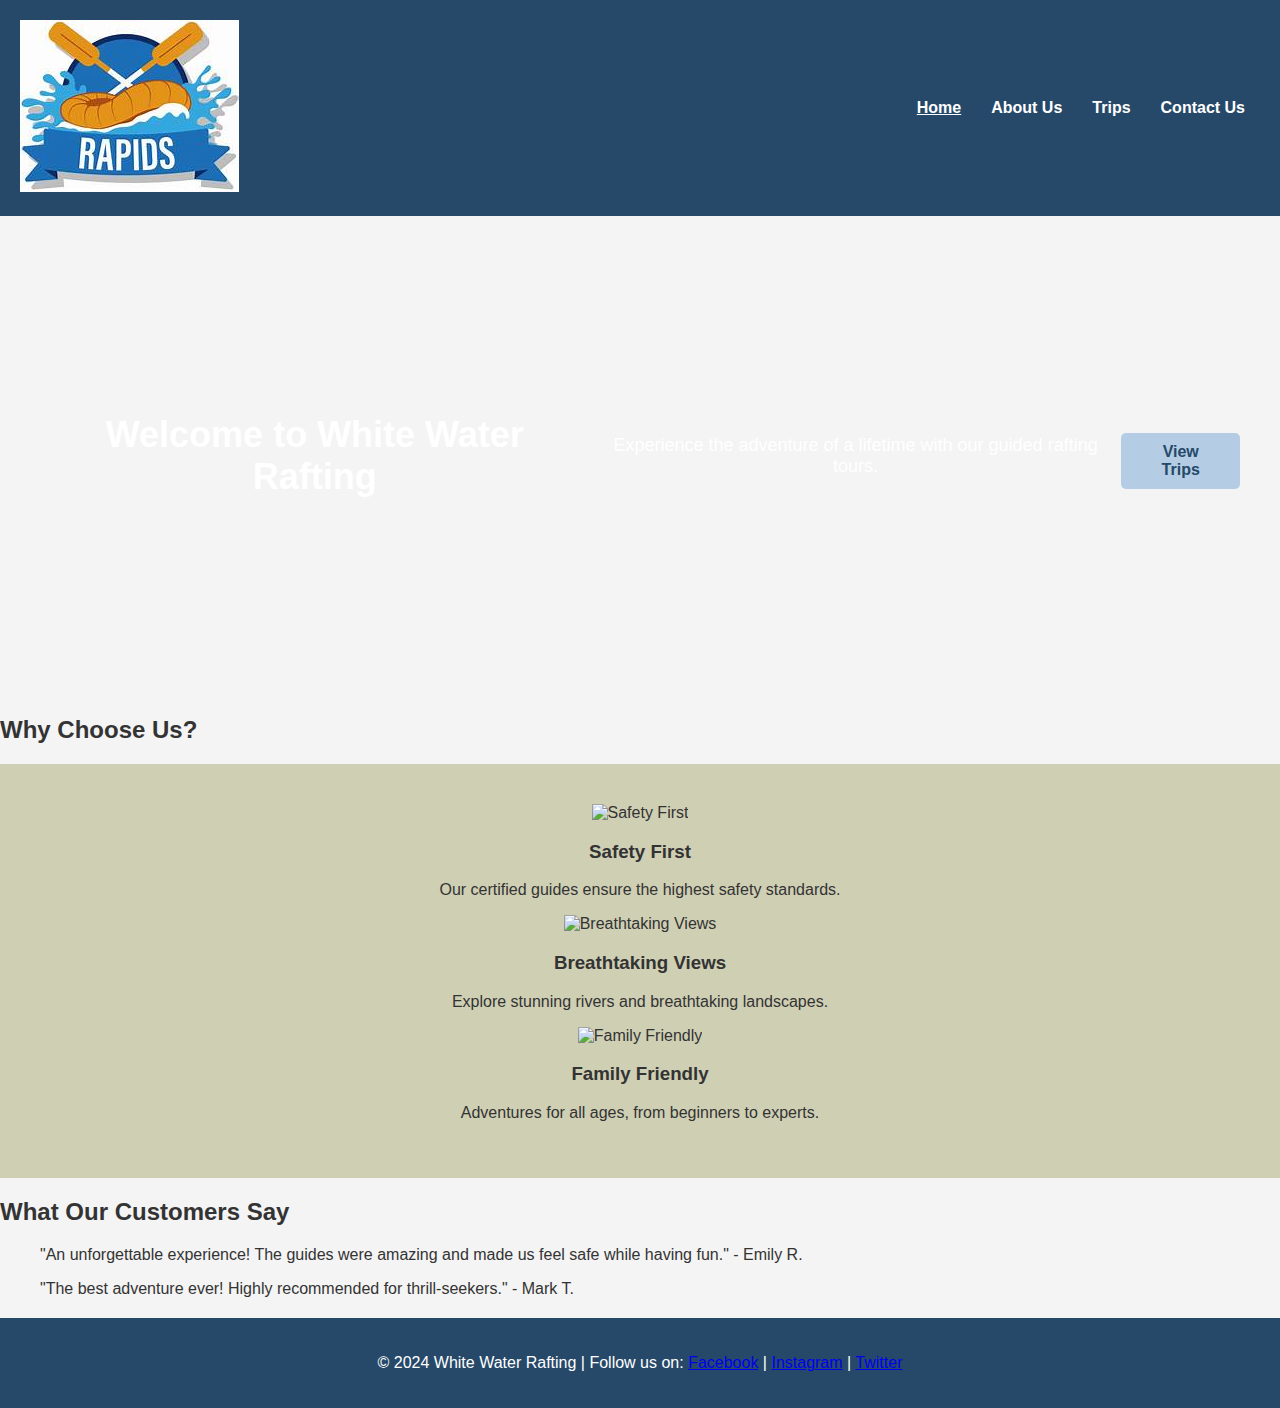
==== wwr/index.html @ be2bb94d "Update index.html" ====
<!DOCTYPE html>
<html lang="en">
<head>
    <meta charset="UTF-8">
    <meta name="viewport" content="width=device-width, initial-scale=1.0">
    <meta name="description" content="Experience the thrill of whitewater rafting with our expert guides.">
    <title>Home - White Water Rafting</title>
    <link rel="stylesheet" href="rafting.css">
</head>
<body>
    <header>
        <div class="logo">
            <img src="images/z-crossedoars.jpeg" alt="White Water Rafting Logo">
        </div>
        <nav>
            <ul>
                <li><a href="index.html" class="active">Home</a></li>
                <li><a href="about.html">About Us</a></li>
                <li><a href="trips.html">Trips</a></li>
                <li><a href="contact.html">Contact Us</a></li>
            </ul>
        </nav>
    </header>
    
    <main>
        <section class="hero">
            <h1>Welcome to White Water Rafting</h1>
            <p>Experience the adventure of a lifetime with our guided rafting tours.</p>
            <a href="trips.html" class="cta-button">View Trips</a>
        </section>
        
        <section class="highlights">
            <h2>Why Choose Us?</h2>
            <div class="features">
                <div class="feature">
                    <img src="safety.png" alt="Safety First">
                    <h3>Safety First</h3>
                    <p>Our certified guides ensure the highest safety standards.</p>
                </div>
                <div class="feature">
                    <img src="scenery.png" alt="Breathtaking Views">
                    <h3>Breathtaking Views</h3>
                    <p>Explore stunning rivers and breathtaking landscapes.</p>
                </div>
                <div class="feature">
                    <img src="family.png" alt="Family Friendly">
                    <h3>Family Friendly</h3>
                    <p>Adventures for all ages, from beginners to experts.</p>
                </div>
            </div>
        </section>
        
        <section class="testimonials">
            <h2>What Our Customers Say</h2>
            <blockquote>
                "An unforgettable experience! The guides were amazing and made us feel safe while having fun."
                <span>- Emily R.</span>
            </blockquote>
            <blockquote>
                "The best adventure ever! Highly recommended for thrill-seekers."
                <span>- Mark T.</span>
            </blockquote>
        </section>
    </main>
    
    <footer>
        <p>&copy; 2024 White Water Rafting | Follow us on:
            <a href="#">Facebook</a> | <a href="#">Instagram</a> | <a href="#">Twitter</a>
        </p>
    </footer>
</body>
</html>
---- wwr/rafting.css ----
/* General Styles */
body {
    font-family: 'Roboto', sans-serif;
    margin: 0;
    padding: 0;
    background-color: #f4f4f4;
    color: #333;
}

/* Header Styles */
header {
    background-color: #264969;
    color: white;
    padding: 20px;
    display: flex;
    align-items: center;
    justify-content: space-between;
}

nav ul {
    list-style: none;
    margin: 0;
    padding: 0;
    display: flex;
}

nav ul li {
    margin: 0 15px;
}

nav ul li a {
    color: white;
    text-decoration: none;
    font-weight: bold;
}

nav ul li a.active {
    text-decoration: underline;
}

/* Hero Section (Home Page) */
.hero {
    display: flex;
    align-items: center;
    justify-content: center;
    text-align: center;
    background: url('rafting-hero.jpg') no-repeat center center/cover;
    height: 400px;
    color: white;
    padding: 40px;
}

.hero-text {
    max-width: 600px;
    background: rgba(0, 0, 0, 0.6);
    padding: 20px;
    border-radius: 10px;
}

.hero h1 {
    font-size: 36px;
    margin: 0;
}

.hero p {
    font-size: 18px;
}

.cta-button {
    display: inline-block;
    background-color: #b4cde4;
    color: #264969;
    padding: 10px 20px;
    margin-top: 10px;
    text-decoration: none;
    font-weight: bold;
    border-radius: 5px;
}

/* Features Section */
.features {
    text-align: center;
    padding: 40px;
    background-color: #cfcfb4;
}

.feature-box {
    display: flex;
    justify-content: center;
    gap: 20px;
}

.feature-item {
    width: 30%;
    background: white;
    padding: 20px;
    border-radius: 10px;
    box-shadow: 0px 0px 10px rgba(0, 0, 0, 0.1);
}

.feature-item img {
    width: 100px;
    height: 100px;
}

/* Contact Info Section */
.contact-info {
    padding: 40px;
    background-color: #cfcfb4;
    text-align: center;
}

.info-box {
    margin: 20px auto;
    width: 50%;
    background: white;
    padding: 20px;
    border-radius: 10px;
    box-shadow: 0px 0px 10px rgba(0, 0, 0, 0.1);
}

.map iframe {
    width: 100%;
    height: 300px;
    border: 0;
    margin-top: 20px;
}

/* Team Section */
.team {
    padding: 40px;
    text-align: center;
    background-color: #b4cde4;
}

.team-container {
    display: flex;
    justify-content: center;
    gap: 20px;
}

.employee img {
    width: 150px;
    height: 150px;
    border-radius: 50%;
}

/* Contact Form */
.contact-form {
    padding: 40px;
    background: white;
    text-align: center;
}

form {
    display: flex;
    flex-direction: column;
    max-width: 500px;
    margin: 0 auto;
}

input, select, textarea {
    margin: 10px 0;
    padding: 10px;
    border: 1px solid #ccc;
    border-radius: 5px;
}

button {
    background-color: #505033;
    color: white;
    padding: 10px;
    border: none;
    cursor: pointer;
    font-size: 16px;
}

button:hover {
    background-color: #264969;
}

/* Footer */
footer {
    background-color: #264969;
    color: white;
    text-align: center;
    padding: 20px;
    margin-top: 20px;
}
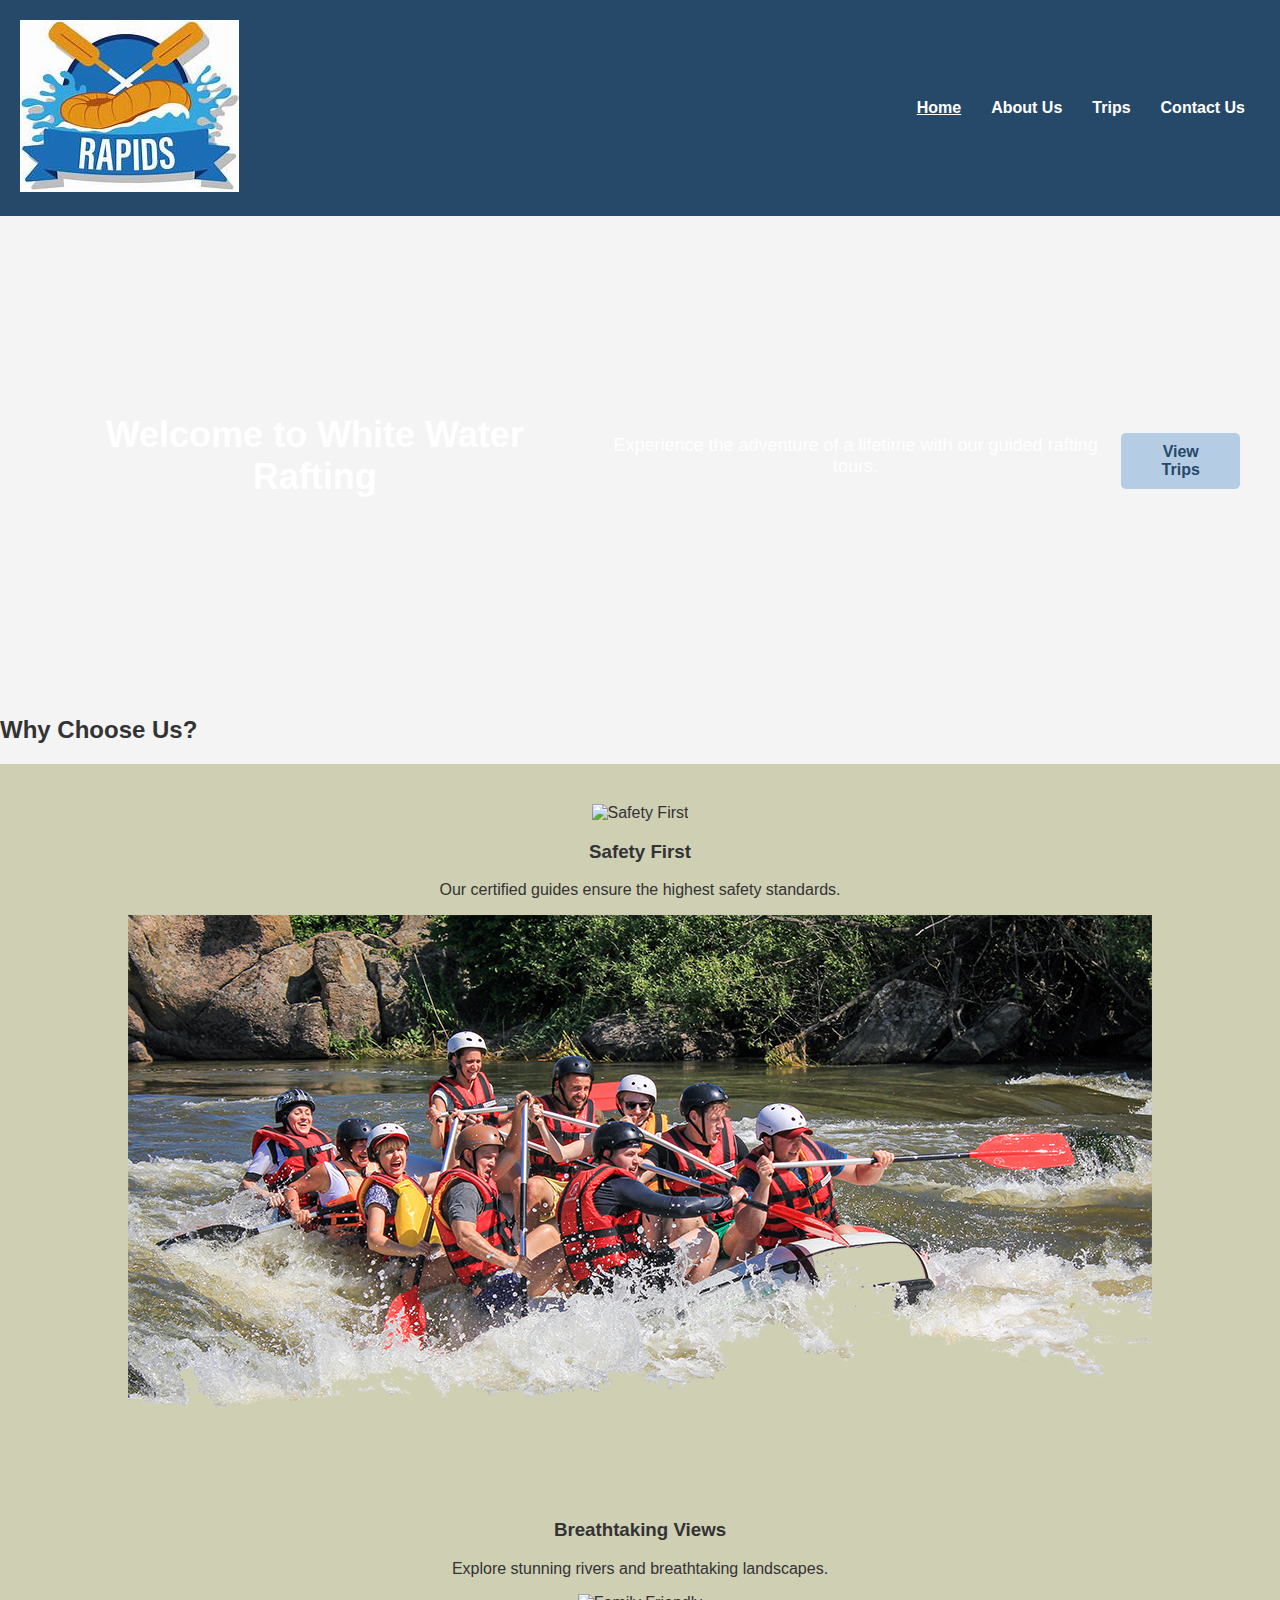
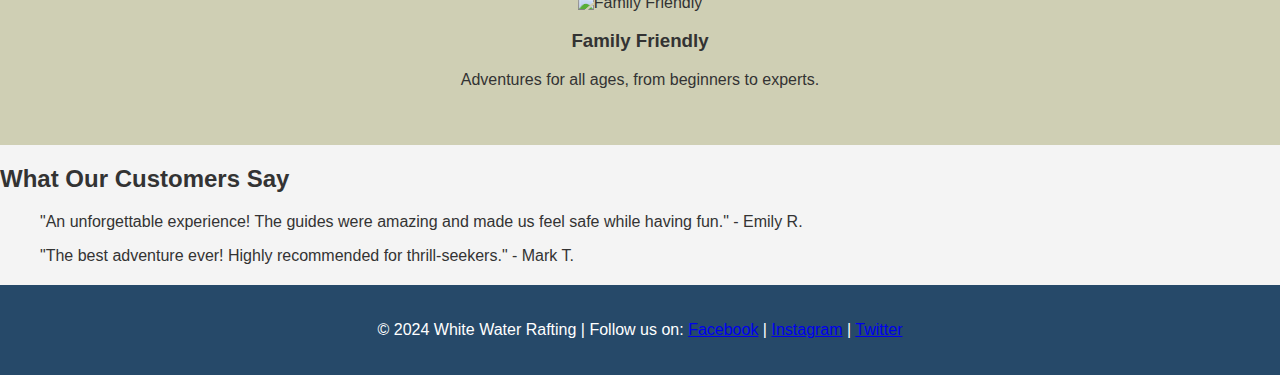
==== commit 65c407da: "Update index.html" ====
--- a/wwr/index.html
+++ b/wwr/index.html
@@ -38,7 +38,7 @@
                     <p>Our certified guides ensure the highest safety standards.</p>
                 </div>
                 <div class="feature">
-                    <img src="scenery.png" alt="Breathtaking Views">
+                    <img src="images/hero_transparency_1024.png" alt="Breathtaking Views">
                     <h3>Breathtaking Views</h3>
                     <p>Explore stunning rivers and breathtaking landscapes.</p>
                 </div>
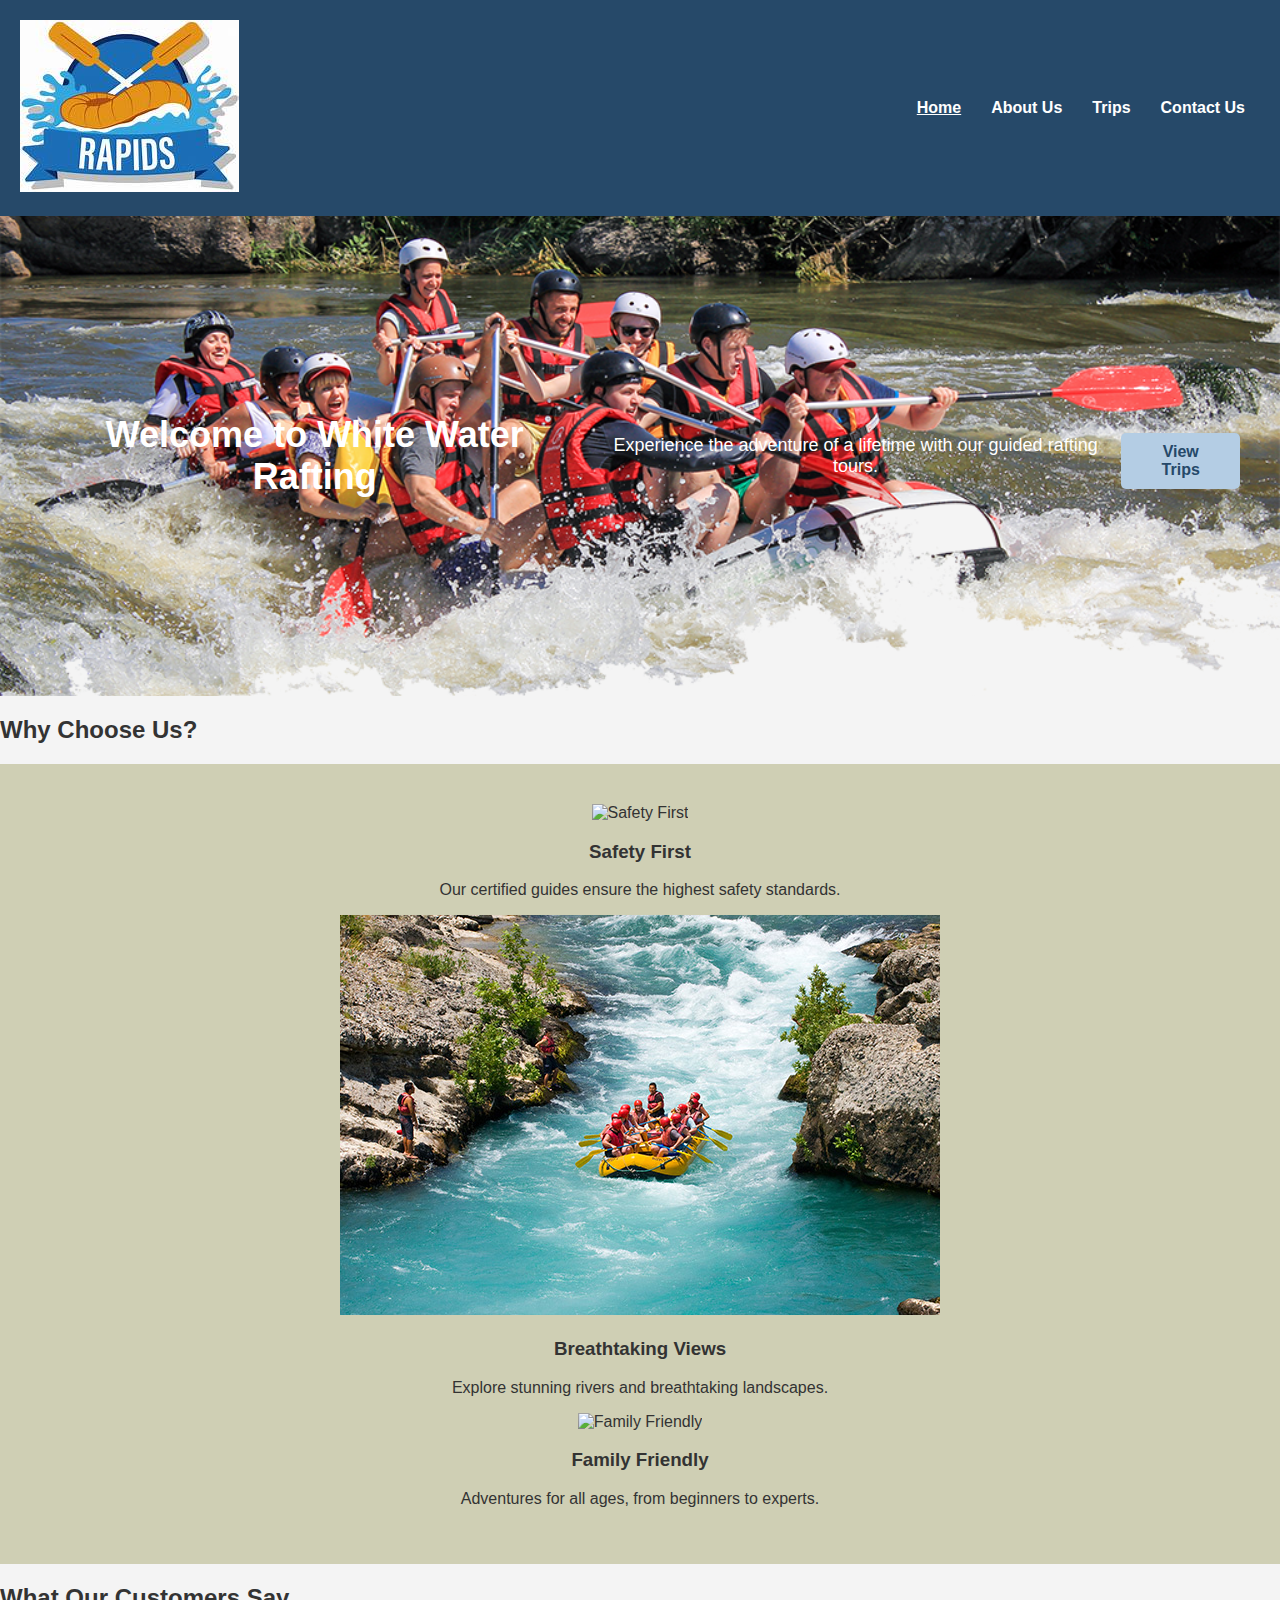
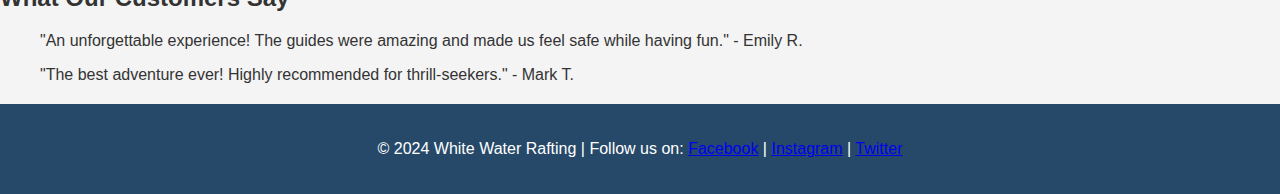
==== commit 78c3e27f: "Update index.html" ====
--- a/wwr/index.html
+++ b/wwr/index.html
@@ -38,7 +38,7 @@
                     <p>Our certified guides ensure the highest safety standards.</p>
                 </div>
                 <div class="feature">
-                    <img src="images/hero_transparency_1024.png" alt="Breathtaking Views">
+                    <img src="images/rafting65_600.jpg" alt="Breathtaking Views">
                     <h3>Breathtaking Views</h3>
                     <p>Explore stunning rivers and breathtaking landscapes.</p>
                 </div>
--- a/wwr/rafting.css
+++ b/wwr/rafting.css
@@ -44,7 +44,7 @@
     align-items: center;
     justify-content: center;
     text-align: center;
-    background: url('rafting-hero.jpg') no-repeat center center/cover;
+    background: url('images/hero_transparency_1024.png') no-repeat center center/cover;
     height: 400px;
     color: white;
     padding: 40px;
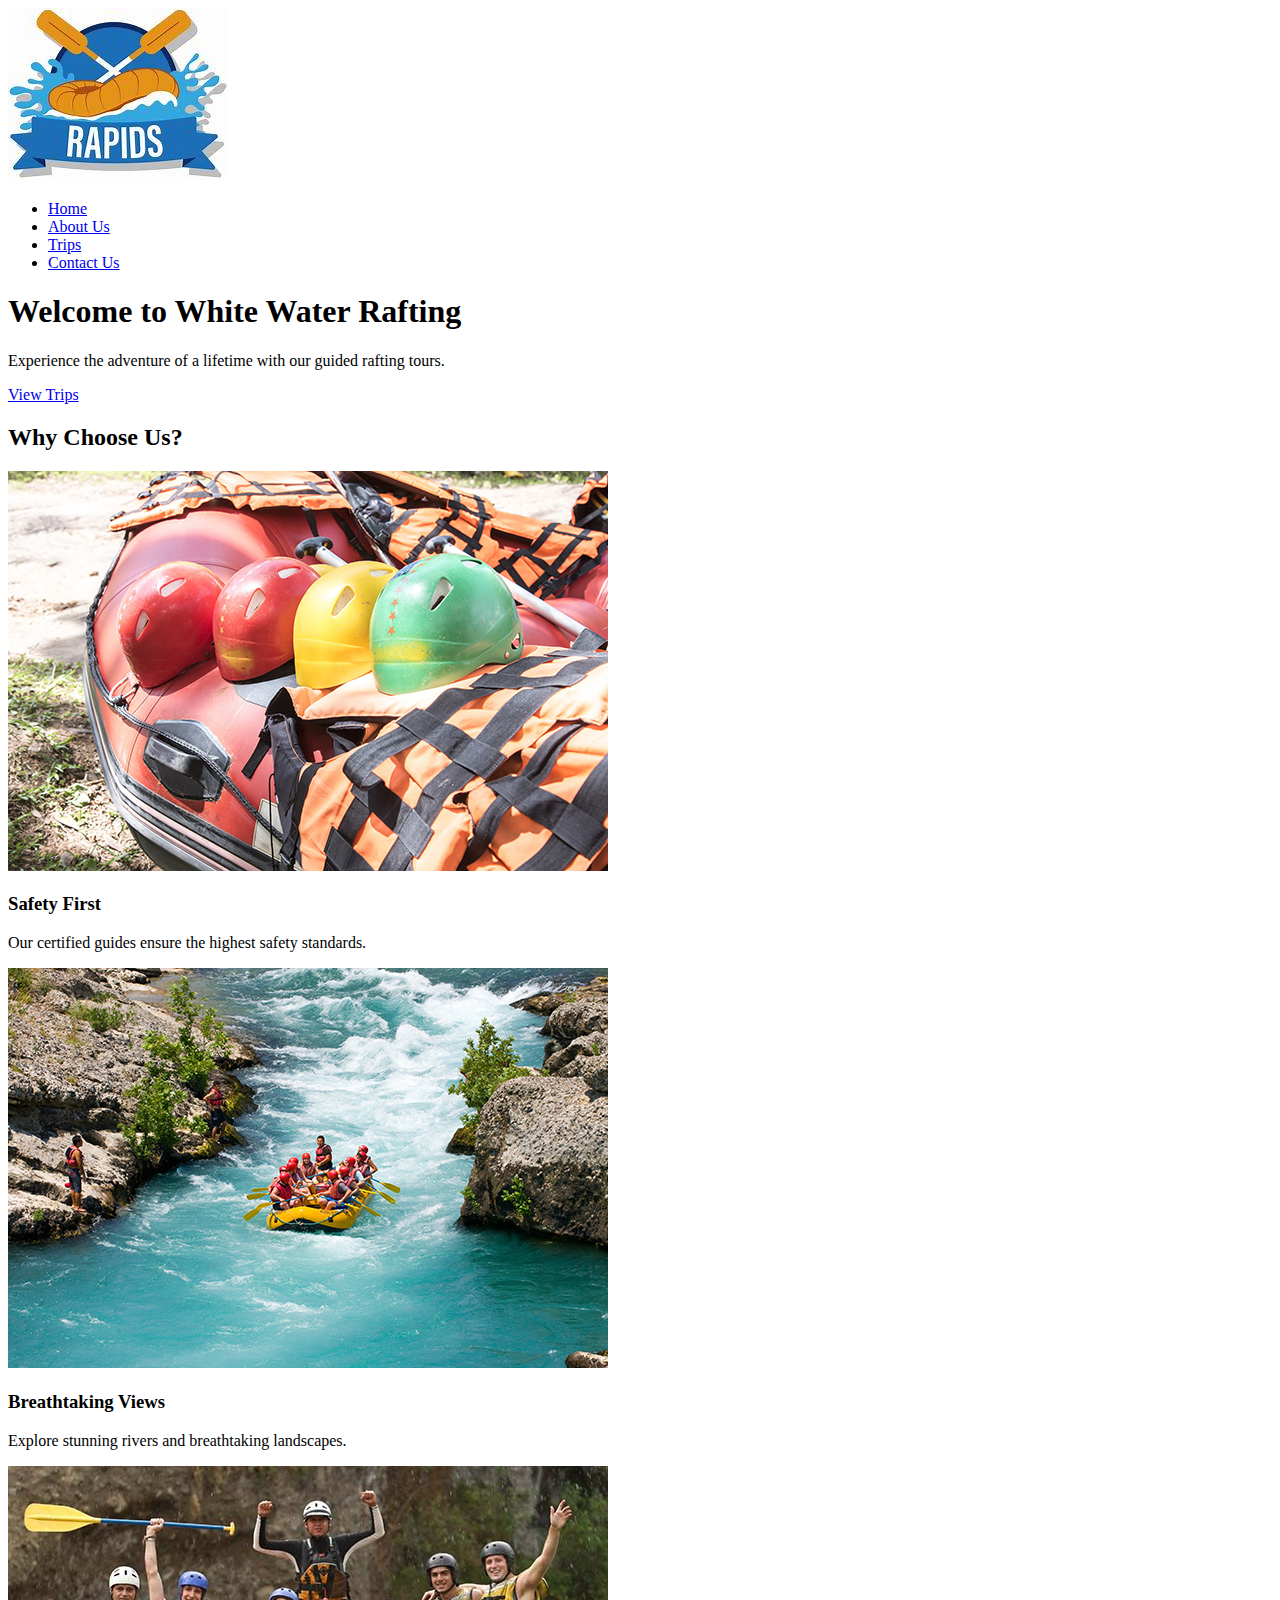
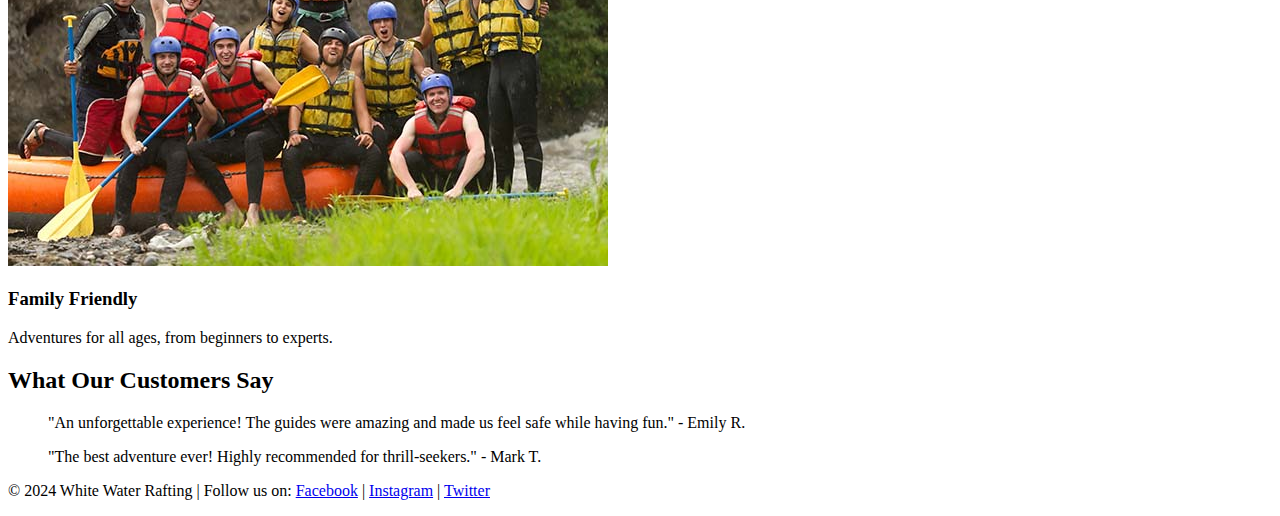
==== commit ee2a0c2d: "Update index.html" ====
--- a/wwr/index.html
+++ b/wwr/index.html
@@ -5,7 +5,7 @@
     <meta name="viewport" content="width=device-width, initial-scale=1.0">
     <meta name="description" content="Experience the thrill of whitewater rafting with our expert guides.">
     <title>Home - White Water Rafting</title>
-    <link rel="stylesheet" href="rafting.css">
+    <link rel="stylesheet" href="styles/rafting.css">
 </head>
 <body>
     <header>
@@ -33,7 +33,7 @@
             <h2>Why Choose Us?</h2>
             <div class="features">
                 <div class="feature">
-                    <img src="safety.png" alt="Safety First">
+                    <img src="images/rafting22_600.jpg" alt="Safety First">
                     <h3>Safety First</h3>
                     <p>Our certified guides ensure the highest safety standards.</p>
                 </div>
@@ -43,7 +43,7 @@
                     <p>Explore stunning rivers and breathtaking landscapes.</p>
                 </div>
                 <div class="feature">
-                    <img src="family.png" alt="Family Friendly">
+                    <img src="images/rafting59_600.jpg" alt="Family Friendly">
                     <h3>Family Friendly</h3>
                     <p>Adventures for all ages, from beginners to experts.</p>
                 </div>
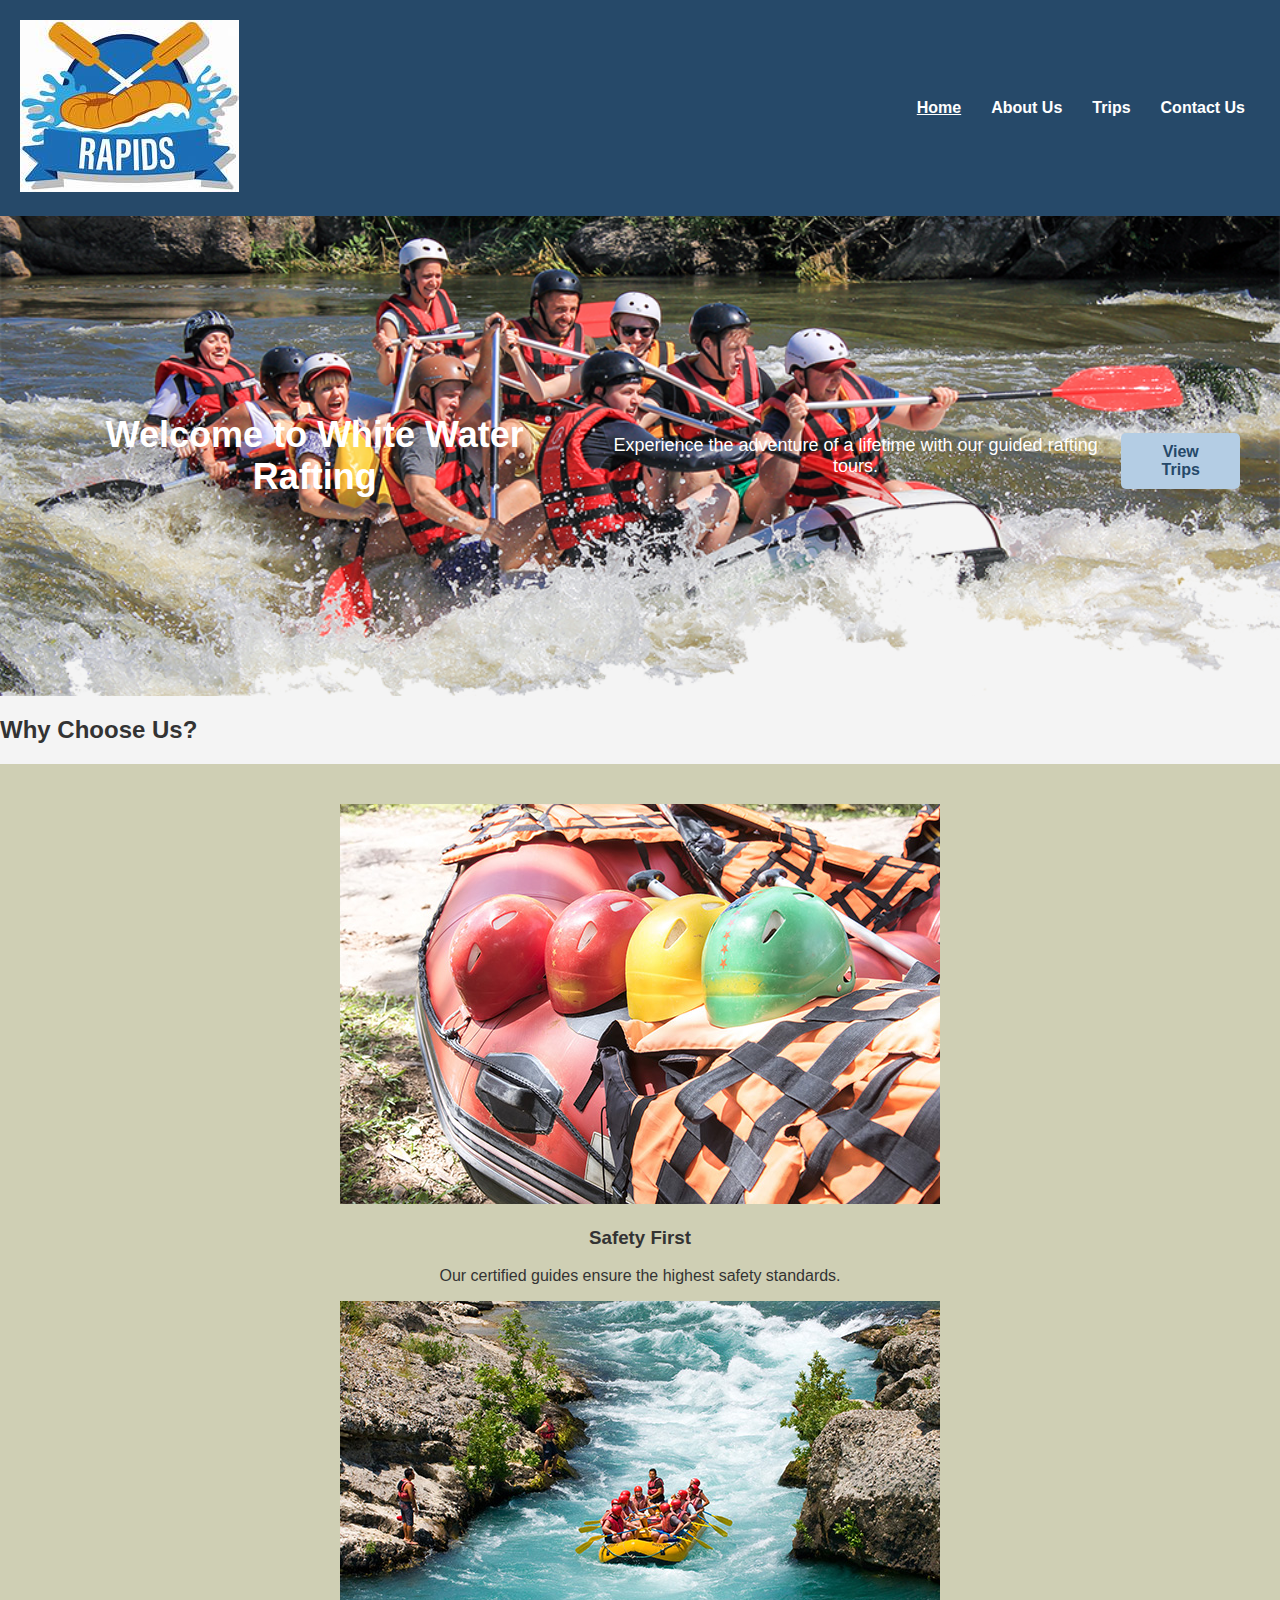
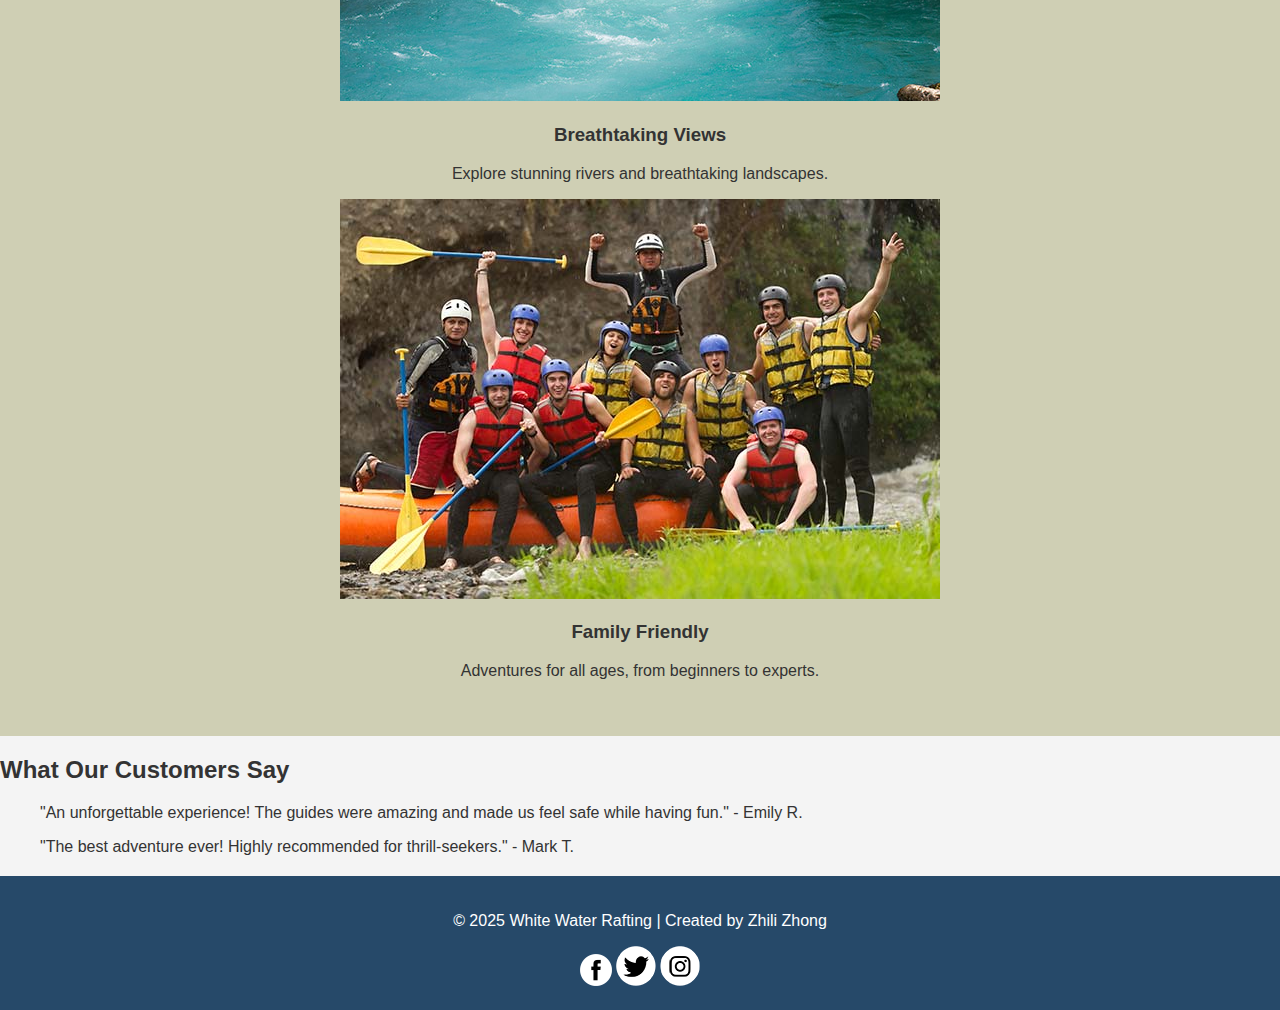
==== commit e230277a: "Update index.html" ====
--- a/wwr/index.html
+++ b/wwr/index.html
@@ -64,9 +64,12 @@
     </main>
     
     <footer>
-        <p>&copy; 2024 White Water Rafting | Follow us on:
-            <a href="#">Facebook</a> | <a href="#">Instagram</a> | <a href="#">Twitter</a>
-        </p>
+        <p>&copy; 2025 White Water Rafting | Created by Zhili Zhong</p>
+        <nav class="social-links">
+            <a href="#"><img src="images/facebook.png" alt="Facebook"></a>
+            <a href="#"><img src="images/twitter.png" alt="Twitter"></a>
+            <a href="#"><img src="images/ins.png" alt="Instagram"></a>
+        </nav>
     </footer>
 </body>
 </html>
--- a/wwr/styles/rafting.css
+++ b/wwr/styles/rafting.css
@@ -0,0 +1,189 @@
+/* General Styles */
+body {
+    font-family: 'Roboto', sans-serif;
+    margin: 0;
+    padding: 0;
+    background-color: #f4f4f4;
+    color: #333;
+}
+
+/* Header Styles */
+header {
+    background-color: #264969;
+    color: white;
+    padding: 20px;
+    display: flex;
+    align-items: center;
+    justify-content: space-between;
+}
+
+nav ul {
+    list-style: none;
+    margin: 0;
+    padding: 0;
+    display: flex;
+}
+
+nav ul li {
+    margin: 0 15px;
+}
+
+nav ul li a {
+    color: white;
+    text-decoration: none;
+    font-weight: bold;
+}
+
+nav ul li a.active {
+    text-decoration: underline;
+}
+
+/* Hero Section (Home Page) */
+.hero {
+    display: flex;
+    align-items: center;
+    justify-content: center;
+    text-align: center;
+    background: url('../images/hero_transparency_1024.png') no-repeat center center/cover;
+    height: 400px;
+    color: white;
+    padding: 40px;
+}
+
+.hero-text {
+    max-width: 600px;
+    background: rgba(0, 0, 0, 0.6);
+    padding: 20px;
+    border-radius: 10px;
+}
+
+.hero h1 {
+    font-size: 36px;
+    margin: 0;
+}
+
+.hero p {
+    font-size: 18px;
+}
+
+.cta-button {
+    display: inline-block;
+    background-color: #b4cde4;
+    color: #264969;
+    padding: 10px 20px;
+    margin-top: 10px;
+    text-decoration: none;
+    font-weight: bold;
+    border-radius: 5px;
+}
+
+/* Features Section */
+.features {
+    text-align: center;
+    padding: 40px;
+    background-color: #cfcfb4;
+}
+
+.feature-box {
+    display: flex;
+    justify-content: center;
+    gap: 20px;
+}
+
+.feature-item {
+    width: 30%;
+    background: white;
+    padding: 20px;
+    border-radius: 10px;
+    box-shadow: 0px 0px 10px rgba(0, 0, 0, 0.1);
+}
+
+.feature-item img {
+    width: 100px;
+    height: 100px;
+}
+
+/* Contact Info Section */
+.contact-info {
+    padding: 40px;
+    background-color: #cfcfb4;
+    text-align: center;
+}
+
+.info-box {
+    margin: 20px auto;
+    width: 50%;
+    background: white;
+    padding: 20px;
+    border-radius: 10px;
+    box-shadow: 0px 0px 10px rgba(0, 0, 0, 0.1);
+}
+
+.map iframe {
+    width: 100%;
+    height: 300px;
+    border: 0;
+    margin-top: 20px;
+}
+
+/* Team Section */
+.team {
+    padding: 40px;
+    text-align: center;
+    background-color: #b4cde4;
+}
+
+.team-container {
+    display: flex;
+    justify-content: center;
+    gap: 20px;
+}
+
+.employee img {
+    width: 150px;
+    height: 150px;
+    border-radius: 50%;
+}
+
+/* Contact Form */
+.contact-form {
+    padding: 40px;
+    background: white;
+    text-align: center;
+}
+
+form {
+    display: flex;
+    flex-direction: column;
+    max-width: 500px;
+    margin: 0 auto;
+}
+
+input, select, textarea {
+    margin: 10px 0;
+    padding: 10px;
+    border: 1px solid #ccc;
+    border-radius: 5px;
+}
+
+button {
+    background-color: #505033;
+    color: white;
+    padding: 10px;
+    border: none;
+    cursor: pointer;
+    font-size: 16px;
+}
+
+button:hover {
+    background-color: #264969;
+}
+
+/* Footer */
+footer {
+    background-color: #264969;
+    color: white;
+    text-align: center;
+    padding: 20px;
+    margin-top: 20px;
+}
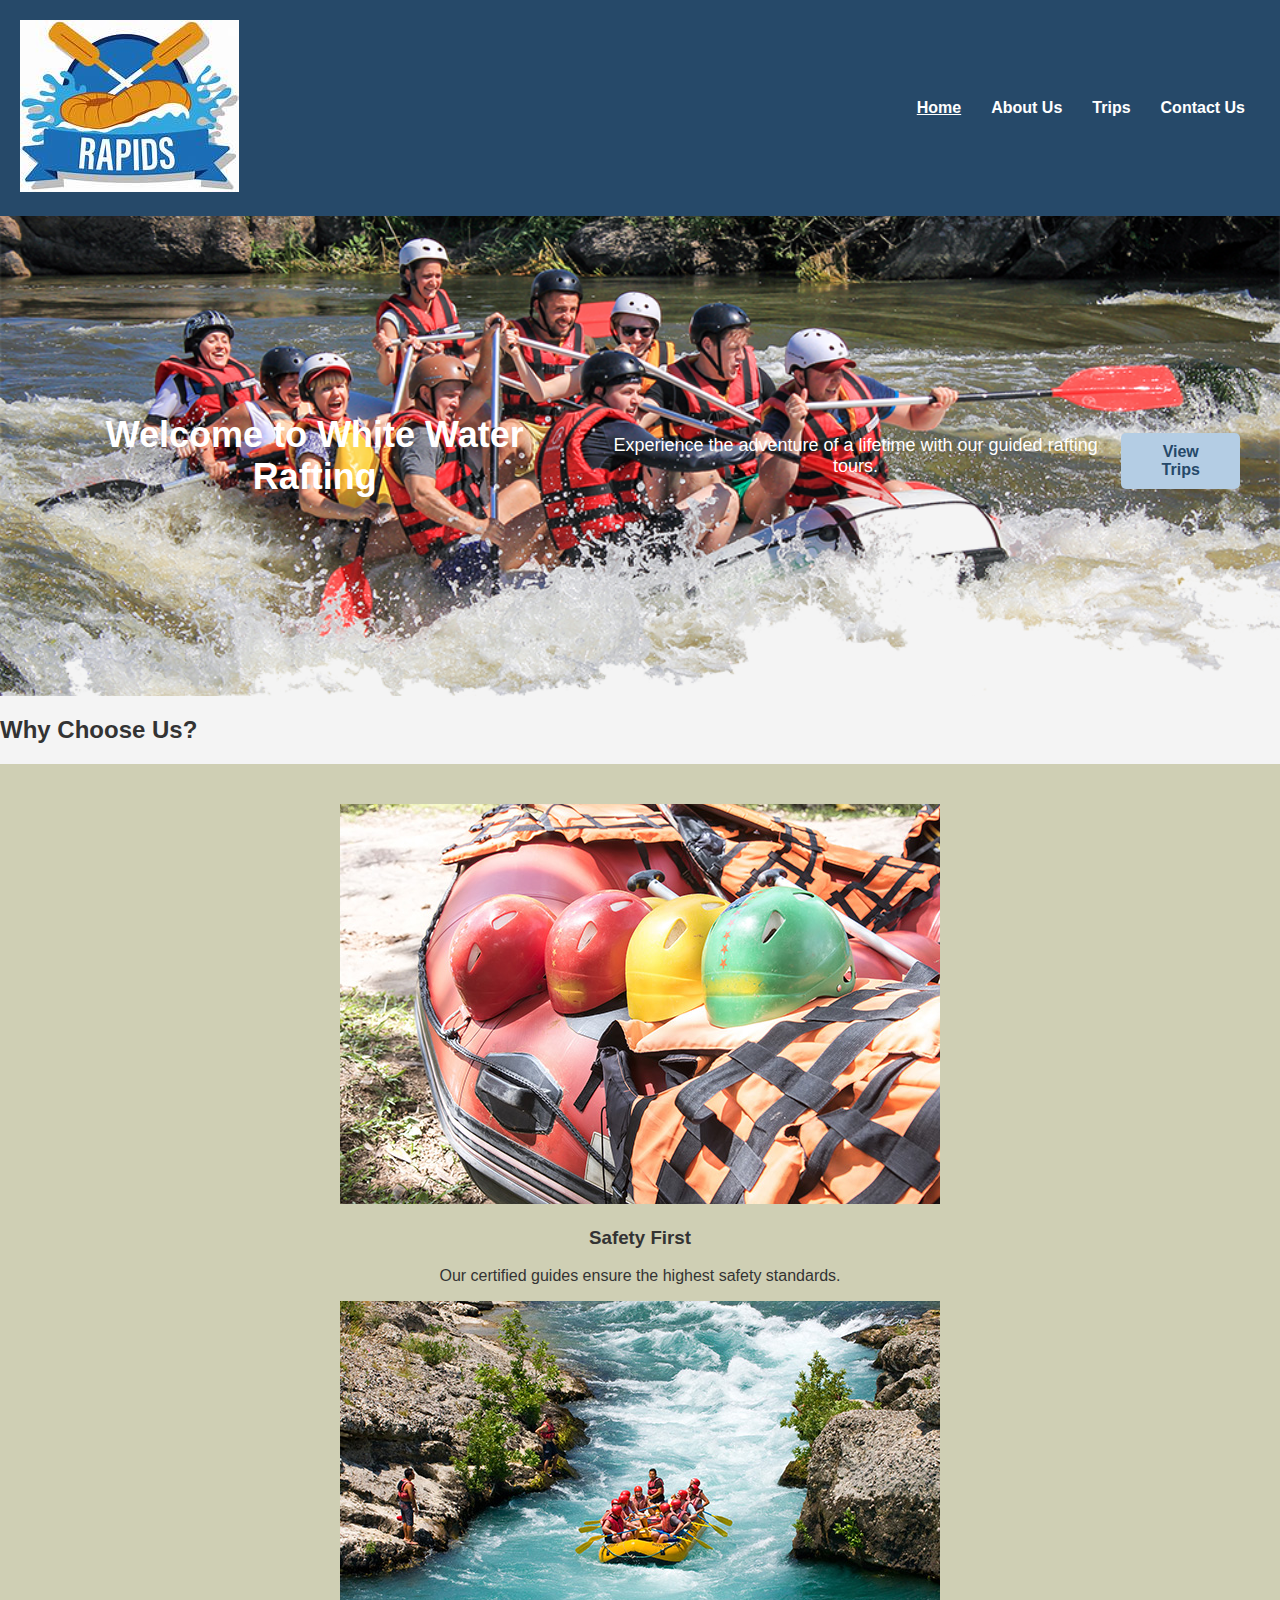
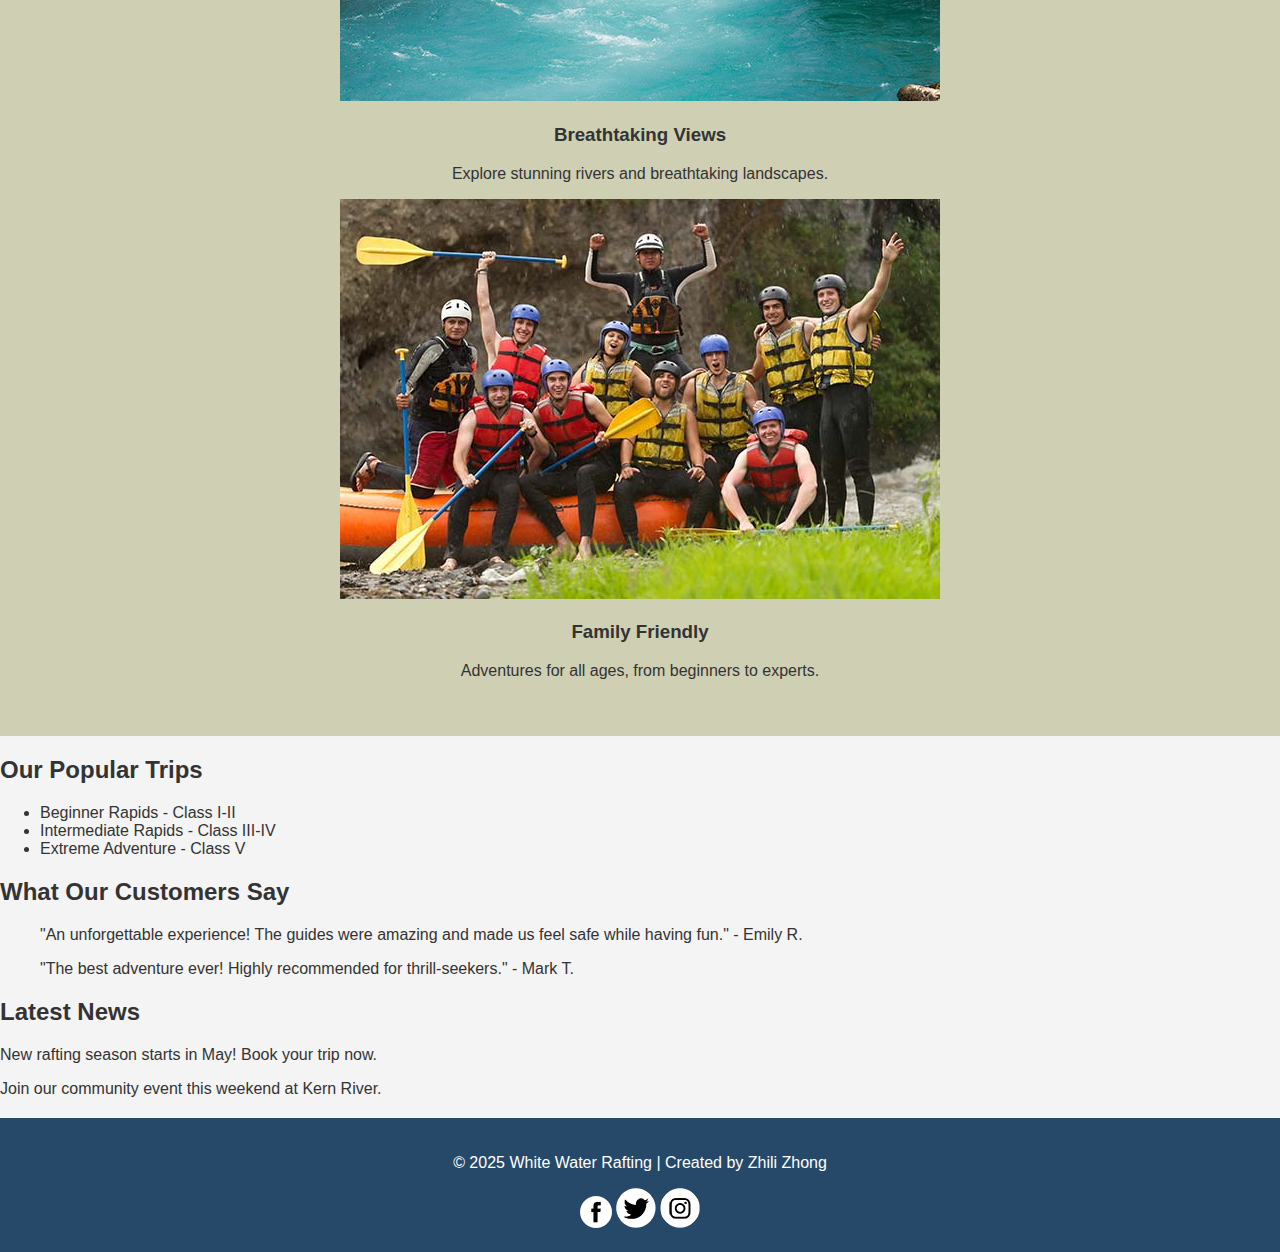
==== commit 8cea7663: "Update index.html" ====
--- a/wwr/index.html
+++ b/wwr/index.html
@@ -1,4 +1,4 @@
-<!DOCTYPE html>
+<!DOCTYPE html> 
 <html lang="en">
 <head>
     <meta charset="UTF-8">
@@ -49,6 +49,16 @@
                 </div>
             </div>
         </section>
+
+        <!-- 修正的 <ul>，现在在 <main> 里面 -->
+        <section class="trip-list">
+            <h2>Our Popular Trips</h2>
+            <ul class="box">
+                <li>Beginner Rapids - Class I-II</li>
+                <li>Intermediate Rapids - Class III-IV</li>
+                <li>Extreme Adventure - Class V</li>
+            </ul>
+        </section>
         
         <section class="testimonials">
             <h2>What Our Customers Say</h2>
@@ -62,7 +72,14 @@
             </blockquote>
         </section>
     </main>
-    
+
+    <!-- 修正的 <aside>，现在位于 <main> 之后，<footer> 之前 -->
+    <aside class="box">
+        <h2>Latest News</h2>
+        <p>New rafting season starts in May! Book your trip now.</p>
+        <p>Join our community event this weekend at Kern River.</p>
+    </aside>
+
     <footer>
         <p>&copy; 2025 White Water Rafting | Created by Zhili Zhong</p>
         <nav class="social-links">
--- a/wwr/styles/rafting.css
+++ b/wwr/styles/rafting.css
@@ -187,3 +187,126 @@
     padding: 20px;
     margin-top: 20px;
 }
+/* 优化 feature-box，使内容对齐 */
+.feature-box {
+    display: flex;
+    justify-content: center;
+    align-items: center;
+    gap: 20px;
+}
+
+.feature-item {
+    max-width: 300px;
+    text-align: center;
+}
+
+.feature-text {
+    max-width: 500px;
+}
+
+/* 优化团队成员图片的显示 */
+.team-container {
+    display: flex;
+    flex-wrap: wrap;
+    justify-content: center;
+    gap: 20px;
+}
+
+.employee {
+    width: 180px;
+    text-align: center;
+}
+
+.employee img {
+    width: 100%;
+    height: auto;
+    border-radius: 50%;
+}
+
+/* 调整 extra images 让它们在一行内 */
+.extra-gallery {
+    display: flex;
+    justify-content: center;
+    gap: 20px;
+}
+/* Contact Form Styling */
+.contact-form {
+    text-align: center;
+    padding: 40px;
+    background-color: #fff;
+}
+
+.contact-form form {
+    max-width: 500px;
+    margin: 0 auto;
+    padding: 20px;
+    background: #f9f9f9;
+    border-radius: 10px;
+    box-shadow: 0px 0px 10px rgba(0, 0, 0, 0.1);
+}
+
+fieldset {
+    border: none;
+    padding: 10px;
+}
+
+legend {
+    font-weight: bold;
+    font-size: 1.2em;
+    text-align: center;
+    margin-bottom: 10px;
+}
+
+.form-group {
+    display: flex;
+    flex-direction: column;
+    margin-bottom: 15px;
+    text-align: left;
+}
+
+.form-group label {
+    font-weight: bold;
+    margin-bottom: 5px;
+}
+
+.form-group input,
+.form-group select,
+.form-group textarea {
+    padding: 10px;
+    border: 1px solid #ccc;
+    border-radius: 5px;
+    font-size: 1em;
+    width: 100%;
+}
+
+.checkbox-group {
+    display: flex;
+    align-items: center;
+    justify-content: flex-start;
+    margin-bottom: 15px;
+}
+
+.checkbox-group input {
+    margin-right: 10px;
+}
+
+button {
+    background-color: #264969;
+    color: white;
+    padding: 10px 20px;
+    border: none;
+    cursor: pointer;
+    font-size: 1em;
+    border-radius: 5px;
+    width: 100%;
+}
+
+button:hover {
+    background-color: #1b3a57;
+}
+.google-map {
+    border: 0;
+    width: 100%;
+    max-width: 600px; /* 防止地图过大 */
+    height: 300px;
+}
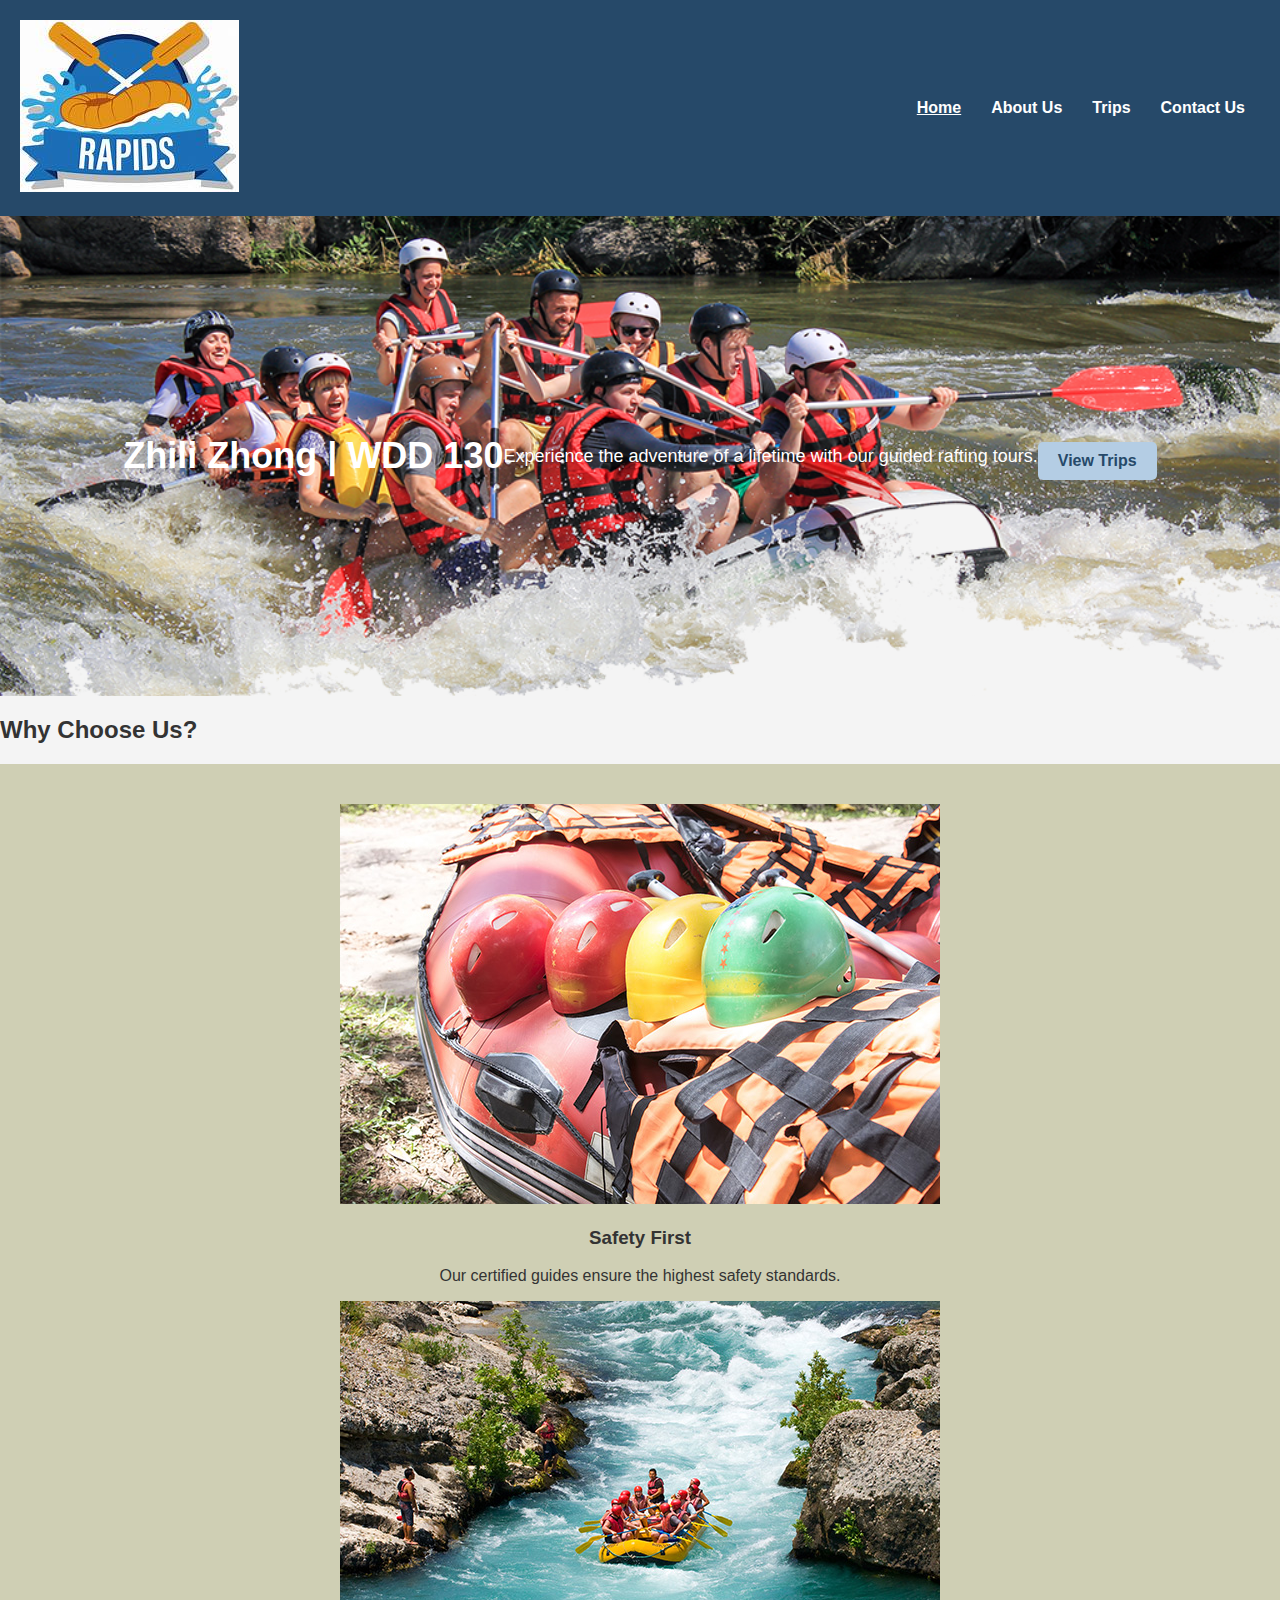
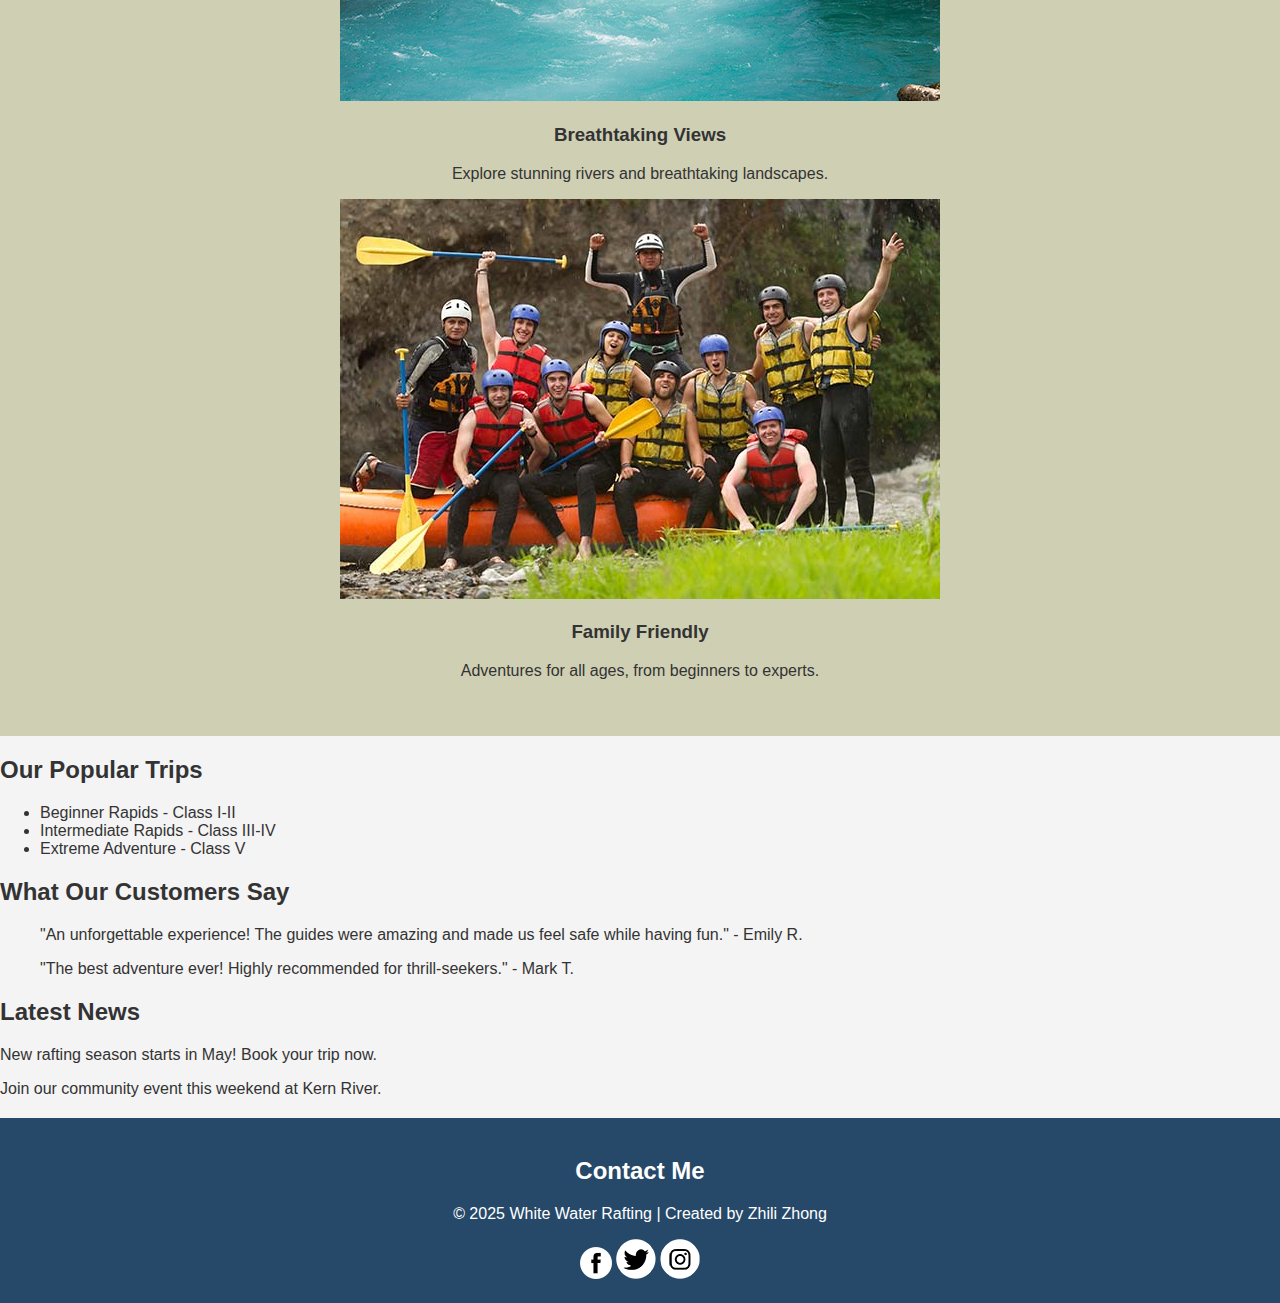
==== commit 06f7751e: "Update index.html" ====
--- a/wwr/index.html
+++ b/wwr/index.html
@@ -24,7 +24,7 @@
     
     <main>
         <section class="hero">
-            <h1>Welcome to White Water Rafting</h1>
+            <h1>Zhili Zhong | WDD 130</h1>
             <p>Experience the adventure of a lifetime with our guided rafting tours.</p>
             <a href="trips.html" class="cta-button">View Trips</a>
         </section>
@@ -50,7 +50,7 @@
             </div>
         </section>
 
-        <!-- 修正的 <ul>，现在在 <main> 里面 -->
+        <!-- 修正的 <ul>，确保其位于 <main> 内部 -->
         <section class="trip-list">
             <h2>Our Popular Trips</h2>
             <ul class="box">
@@ -73,7 +73,7 @@
         </section>
     </main>
 
-    <!-- 修正的 <aside>，现在位于 <main> 之后，<footer> 之前 -->
+    <!-- 修正的 <aside>，确保它在 <main> 之后，<footer> 之前 -->
     <aside class="box">
         <h2>Latest News</h2>
         <p>New rafting season starts in May! Book your trip now.</p>
@@ -81,6 +81,7 @@
     </aside>
 
     <footer>
+        <h2>Contact Me</h2>
         <p>&copy; 2025 White Water Rafting | Created by Zhili Zhong</p>
         <nav class="social-links">
             <a href="#"><img src="images/facebook.png" alt="Facebook"></a>
@@ -88,5 +89,8 @@
             <a href="#"><img src="images/ins.png" alt="Instagram"></a>
         </nav>
     </footer>
+
+    <!-- HTML 注释，确保其位于文档结尾 -->
+    <!-- A date -->
 </body>
 </html>
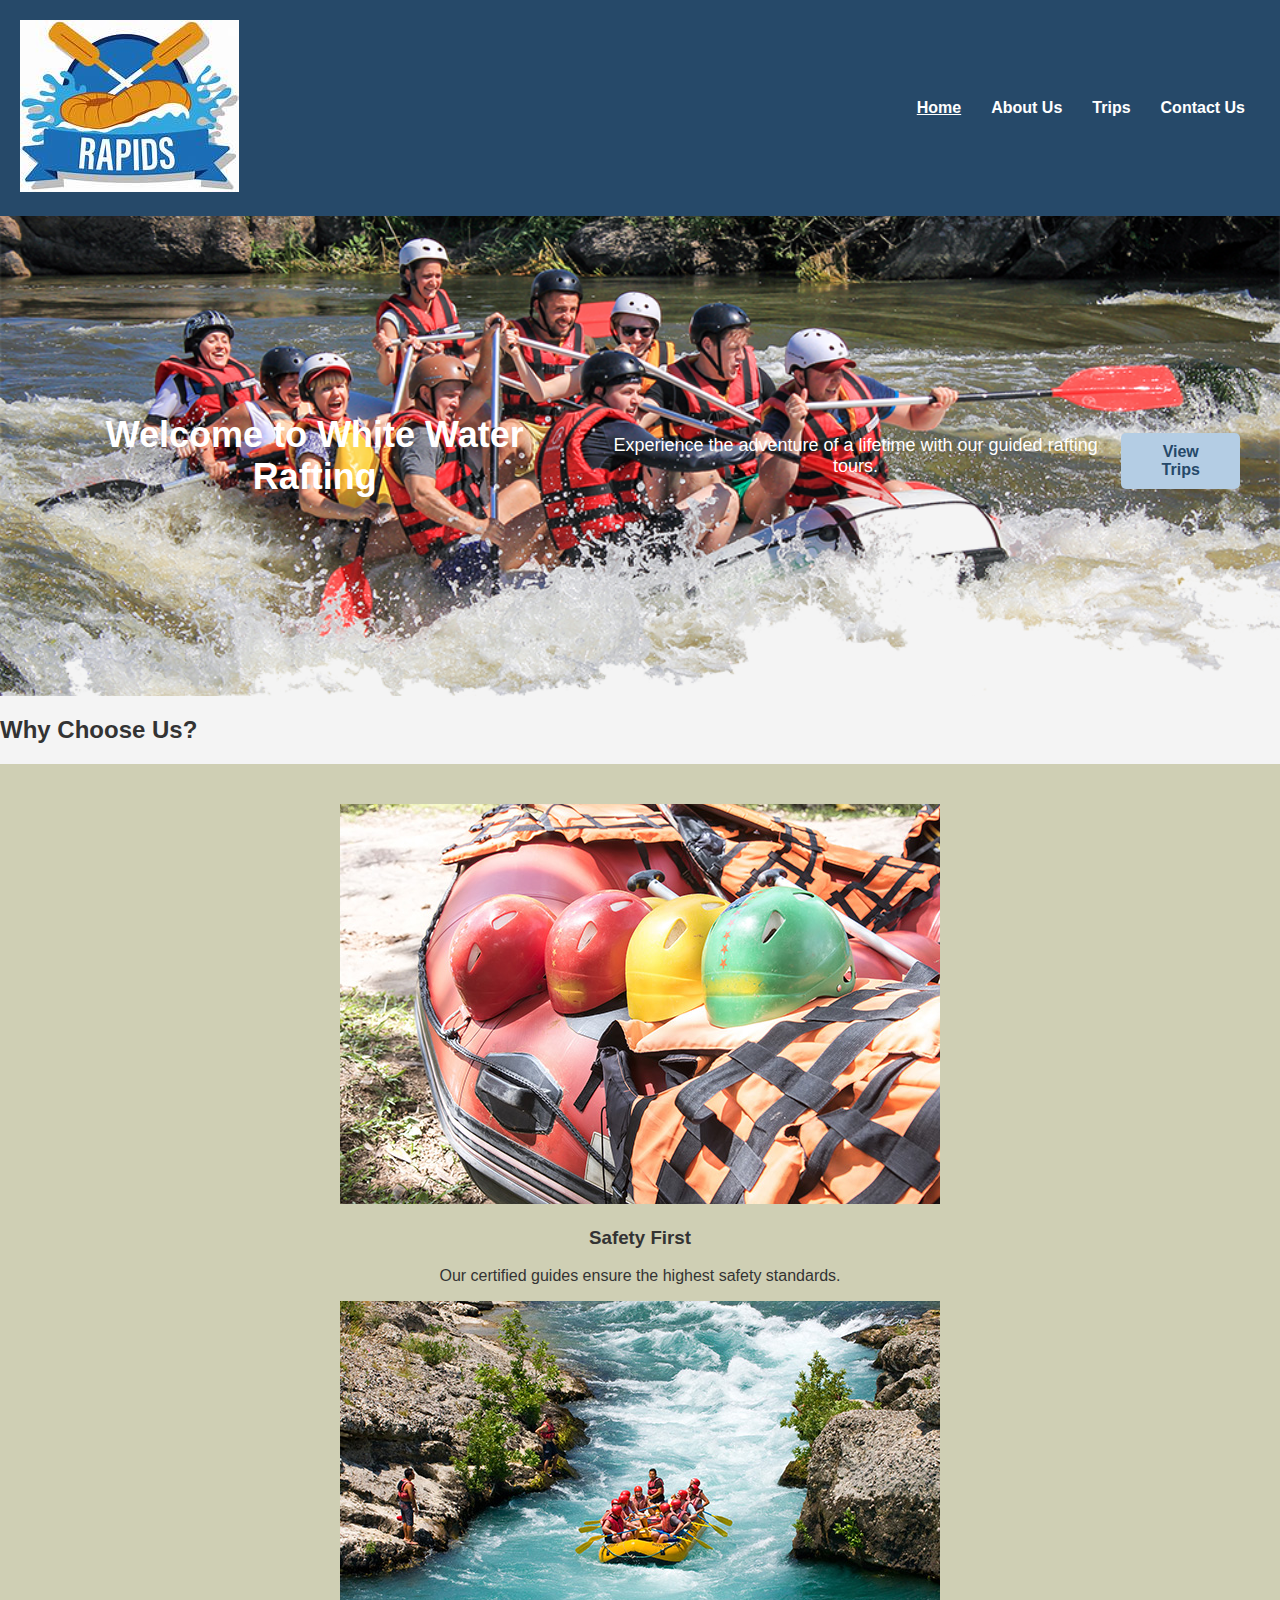
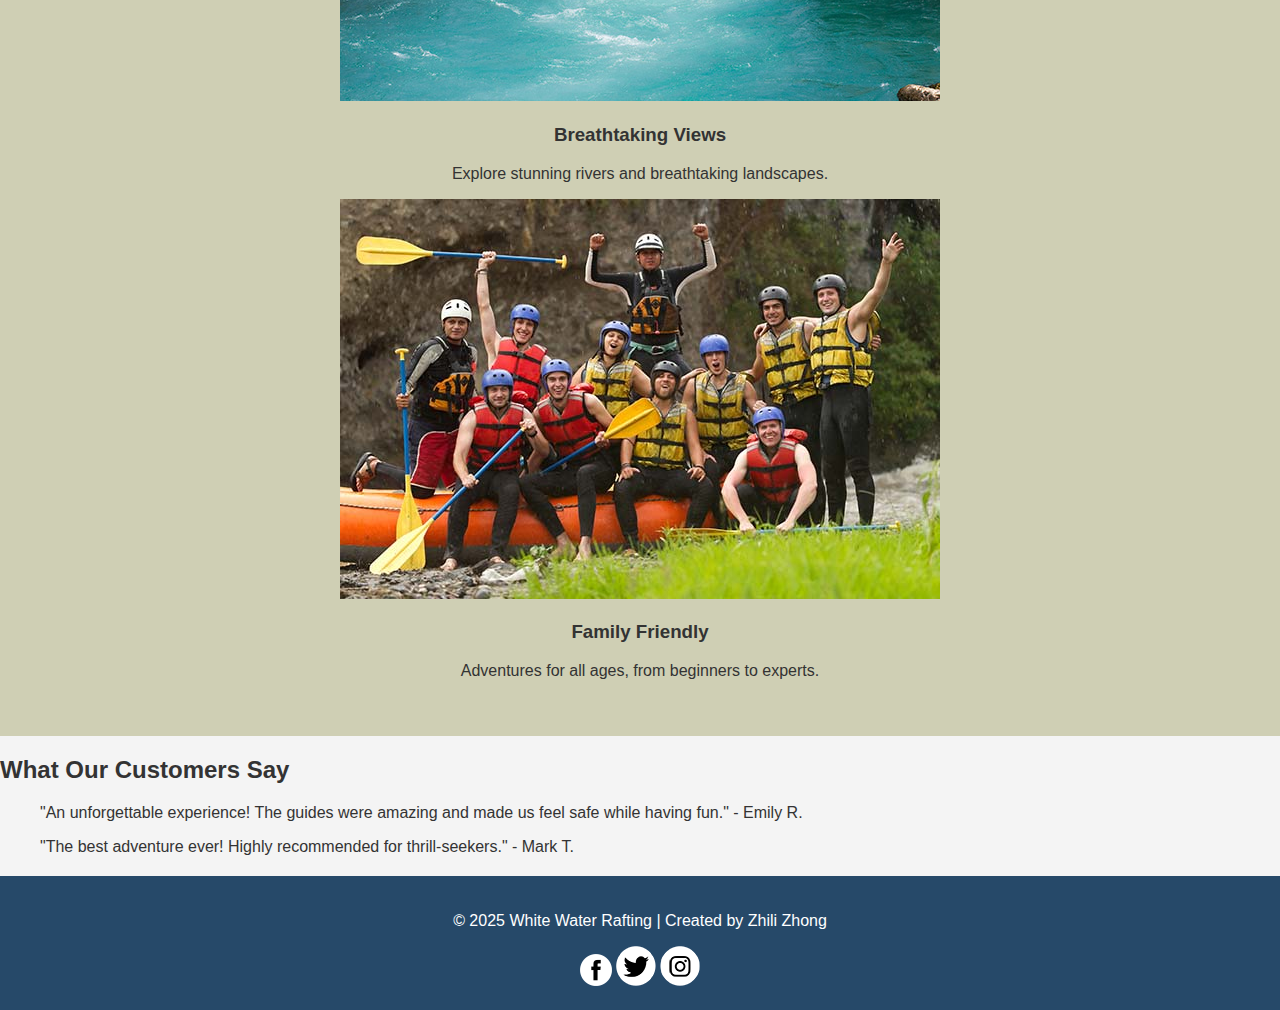
==== commit ddb1e7a4: "Update index.html" ====
--- a/wwr/index.html
+++ b/wwr/index.html
@@ -24,7 +24,7 @@
     
     <main>
         <section class="hero">
-            <h1>Zhili Zhong | WDD 130</h1>
+            <h1>Welcome to White Water Rafting</h1>
             <p>Experience the adventure of a lifetime with our guided rafting tours.</p>
             <a href="trips.html" class="cta-button">View Trips</a>
         </section>
@@ -49,16 +49,6 @@
                 </div>
             </div>
         </section>
-
-        <!-- 修正的 <ul>，确保其位于 <main> 内部 -->
-        <section class="trip-list">
-            <h2>Our Popular Trips</h2>
-            <ul class="box">
-                <li>Beginner Rapids - Class I-II</li>
-                <li>Intermediate Rapids - Class III-IV</li>
-                <li>Extreme Adventure - Class V</li>
-            </ul>
-        </section>
         
         <section class="testimonials">
             <h2>What Our Customers Say</h2>
@@ -72,16 +62,8 @@
             </blockquote>
         </section>
     </main>
-
-    <!-- 修正的 <aside>，确保它在 <main> 之后，<footer> 之前 -->
-    <aside class="box">
-        <h2>Latest News</h2>
-        <p>New rafting season starts in May! Book your trip now.</p>
-        <p>Join our community event this weekend at Kern River.</p>
-    </aside>
-
+    
     <footer>
-        <h2>Contact Me</h2>
         <p>&copy; 2025 White Water Rafting | Created by Zhili Zhong</p>
         <nav class="social-links">
             <a href="#"><img src="images/facebook.png" alt="Facebook"></a>
@@ -89,8 +71,5 @@
             <a href="#"><img src="images/ins.png" alt="Instagram"></a>
         </nav>
     </footer>
-
-    <!-- HTML 注释，确保其位于文档结尾 -->
-    <!-- A date -->
 </body>
 </html>
